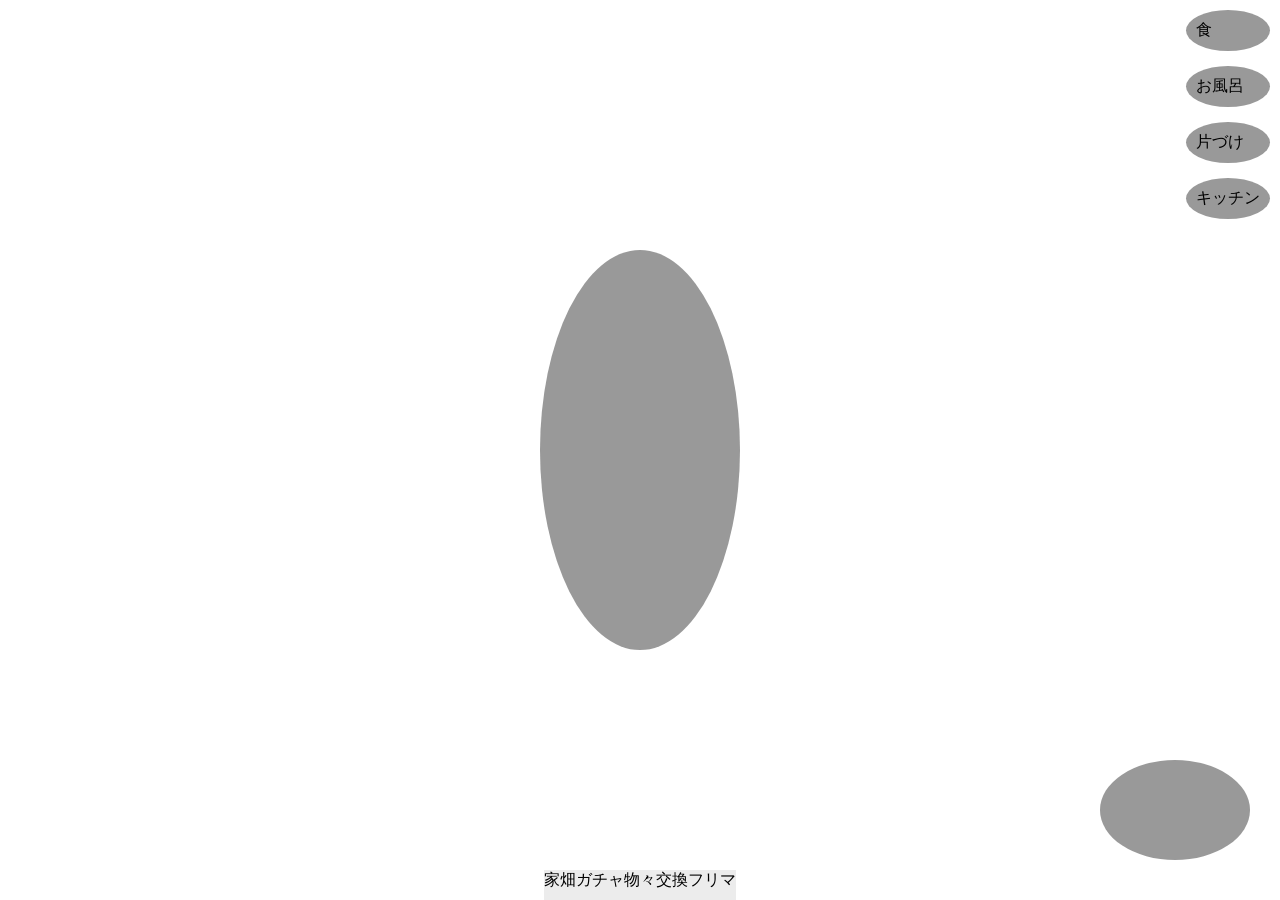
==== index.html @ d9df4047 "追加：homeワイヤー" ====
<!DOCTYPE html>
<html lang="en">
<head>
    <meta charset="UTF-8">
    <meta name="viewport" content="width=device-width, initial-scale=1.0">

    <link rel="stylesheet" href="css/ress.css">
    <link rel="stylesheet" href="css/index.css">
    <title>home</title>
</head>
<body>
    <main>

        <!-- 各ボタン -->
        <div class="btnWrap">
            <div class="btns">
                <div class="btn"><p>食</p></div>
                <div class="btn"><p>お風呂</p></div>
                <div class="btn"><p>片づけ</p></div>
                <div class="btn"><p>キッチン</p></div>
            </div>
        </div>

        <!-- メインキャラ -->
        <div class="charaWrap">
            <div class="chara"></div>
        </div>

        <!-- ガイドキャラ -->
        <div class="guide"></div>

        <!-- 下のバー -->
        <div class="bottomBar">
            <div>家</div>
            <div>畑</div>
            <div>ガチャ</div>
            <div>物々交換</div>
            <div>フリマ</div>
        </div>

    </main>
</body>
</html>
---- css/ress.css ----
/* resset.dev • v5.0.2 */

/* # =================================================================
   # Global selectors
   # ================================================================= */

html {
  box-sizing: border-box;
  -webkit-text-size-adjust: 100%; /* Prevent adjustments of font size after orientation changes in iOS */
  word-break: normal;
  -moz-tab-size: 4;
  tab-size: 4;
}

*,
::before,
::after {
  background-repeat: no-repeat; /* Set `background-repeat: no-repeat` to all elements and pseudo elements */
  box-sizing: inherit;
}

::before,
::after {
  text-decoration: inherit; /* Inherit text-decoration and vertical align to ::before and ::after pseudo elements */
  vertical-align: inherit;
}

* {
  padding: 0; /* Reset `padding` and `margin` of all elements */
  margin: 0;
}

/* # =================================================================
   # General elements
   # ================================================================= */

hr {
  overflow: visible; /* Show the overflow in Edge and IE */
  height: 0; /* Add the correct box sizing in Firefox */
  color: inherit; /* Correct border color in Firefox. */
}

details,
main {
  display: block; /* Render the `main` element consistently in IE. */
}

summary {
  display: list-item; /* Add the correct display in all browsers */
}

small {
  font-size: 80%; /* Set font-size to 80% in `small` elements */
}

[hidden] {
  display: none; /* Add the correct display in IE */
}

abbr[title] {
  border-bottom: none; /* Remove the bottom border in Chrome 57 */
  /* Add the correct text decoration in Chrome, Edge, IE, Opera, and Safari */
  text-decoration: underline;
  text-decoration: underline dotted;
}

a {
  background-color: transparent; /* Remove the gray background on active links in IE 10 */
}

a:active,
a:hover {
  outline-width: 0; /* Remove the outline when hovering in all browsers */
}

code,
kbd,
pre,
samp {
  font-family: monospace, monospace; /* Specify the font family of code elements */
}

pre {
  font-size: 1em; /* Correct the odd `em` font sizing in all browsers */
}

b,
strong {
  font-weight: bolder; /* Add the correct font weight in Chrome, Edge, and Safari */
}

/* https://gist.github.com/unruthless/413930 */
sub,
sup {
  font-size: 75%;
  line-height: 0;
  position: relative;
  vertical-align: baseline;
}

sub {
  bottom: -0.25em;
}

sup {
  top: -0.5em;
}

table {
  border-color: inherit; /* Correct border color in all Chrome, Edge, and Safari. */
  text-indent: 0; /* Remove text indentation in Chrome, Edge, and Safari */
}

iframe {
  border-style: none;
}

/* # =================================================================
   # Forms
   # ================================================================= */

input {
  border-radius: 0;
}

[type='number']::-webkit-inner-spin-button,
[type='number']::-webkit-outer-spin-button {
  height: auto; /* Correct the cursor style of increment and decrement buttons in Chrome */
}

[type='search'] {
  -webkit-appearance: textfield; /* Correct the odd appearance in Chrome and Safari */
  outline-offset: -2px; /* Correct the outline style in Safari */
}

[type='search']::-webkit-search-decoration {
  -webkit-appearance: none; /* Remove the inner padding in Chrome and Safari on macOS */
}

textarea {
  overflow: auto; /* Internet Explorer 11+ */
  resize: vertical; /* Specify textarea resizability */
}

button,
input,
optgroup,
select,
textarea {
  font: inherit; /* Specify font inheritance of form elements */
}

optgroup {
  font-weight: bold; /* Restore the font weight unset by the previous rule */
}

button {
  overflow: visible; /* Address `overflow` set to `hidden` in IE 8/9/10/11 */
}

button,
select {
  text-transform: none; /* Firefox 40+, Internet Explorer 11- */
}

/* Apply cursor pointer to button elements */
button,
[type='button'],
[type='reset'],
[type='submit'],
[role='button'] {
  cursor: pointer;
}

/* Remove inner padding and border in Firefox 4+ */
button::-moz-focus-inner,
[type='button']::-moz-focus-inner,
[type='reset']::-moz-focus-inner,
[type='submit']::-moz-focus-inner {
  border-style: none;
  padding: 0;
}

/* Replace focus style removed in the border reset above */
button:-moz-focusring,
[type='button']::-moz-focus-inner,
[type='reset']::-moz-focus-inner,
[type='submit']::-moz-focus-inner {
  outline: 1px dotted ButtonText;
}

button,
html [type='button'], /* Prevent a WebKit bug where (2) destroys native `audio` and `video`controls in Android 4 */
[type='reset'],
[type='submit'] {
  -webkit-appearance: button; /* Correct the inability to style clickable types in iOS */
}

/* Remove the default button styling in all browsers */
button,
input,
select,
textarea {
  background-color: transparent;
  border-style: none;
}

a:focus,
button:focus,
input:focus,
select:focus,
textarea:focus {
  outline-width: 0;
}

/* Style select like a standard input */
select {
  -moz-appearance: none; /* Firefox 36+ */
  -webkit-appearance: none; /* Chrome 41+ */
}

select::-ms-expand {
  display: none; /* Internet Explorer 11+ */
}

select::-ms-value {
  color: currentColor; /* Internet Explorer 11+ */
}

legend {
  border: 0; /* Correct `color` not being inherited in IE 8/9/10/11 */
  color: inherit; /* Correct the color inheritance from `fieldset` elements in IE */
  display: table; /* Correct the text wrapping in Edge and IE */
  max-width: 100%; /* Correct the text wrapping in Edge and IE */
  white-space: normal; /* Correct the text wrapping in Edge and IE */
  max-width: 100%; /* Correct the text wrapping in Edge 18- and IE */
}

::-webkit-file-upload-button {
  /* Correct the inability to style clickable types in iOS and Safari */
  -webkit-appearance: button;
  color: inherit;
  font: inherit; /* Change font properties to `inherit` in Chrome and Safari */
}

/* Replace pointer cursor in disabled elements */
[disabled] {
  cursor: default;
}

/* # =================================================================
   # Specify media element style
   # ================================================================= */

img {
  border-style: none; /* Remove border when inside `a` element in IE 8/9/10 */
}

/* Add the correct vertical alignment in Chrome, Firefox, and Opera */
progress {
  vertical-align: baseline;
}

/* # =================================================================
   # Accessibility
   # ================================================================= */

/* Specify the progress cursor of updating elements */
[aria-busy='true'] {
  cursor: progress;
}

/* Specify the pointer cursor of trigger elements */
[aria-controls] {
  cursor: pointer;
}

/* Specify the unstyled cursor of disabled, not-editable, or otherwise inoperable elements */
[aria-disabled='true'] {
  cursor: default;
}
---- css/index.css ----
body{
    /* background: #ececec; */
}
main{
    width: 100%;
    height: 100vh;
    /* background: #d9d9d9; */
    display: flex;
    flex-direction: column;
    justify-content: center;
    align-items: center;
    /* text-align: center; */
    position: relative;
}

.btnWrap{
    width: 100%;
    padding-right: 10px;
    /* display: flex;
    justify-content: flex-end; */
    position: relative;
}
.btns{
    display: flex;
    flex-direction: column;
    /* align-items: flex-end; */
    position: absolute;
    top: 10px;
    right: 10px;
    gap: 15px;
}
.btn{
    padding: 10px;
    background: #999999;
    border-radius: 50%;
}


.charaWrap{
    height: 100%;
    display: flex;
    justify-content: center;
    align-items: center;
}
.chara{
    width: 200px;
    height: 400px;
    background: #999999;
    border-radius: 50%;
}


.guide{
    position: absolute;
    bottom: 40px;
    right: 30px;

    width: 150px;
    height: 100px;
    border-radius: 100%;
    background: #999999;
}

.bottomBar{
    position: fixed;
    bottom: 0;
    display: flex;
    height: 30px;
    background: #ececec;
}
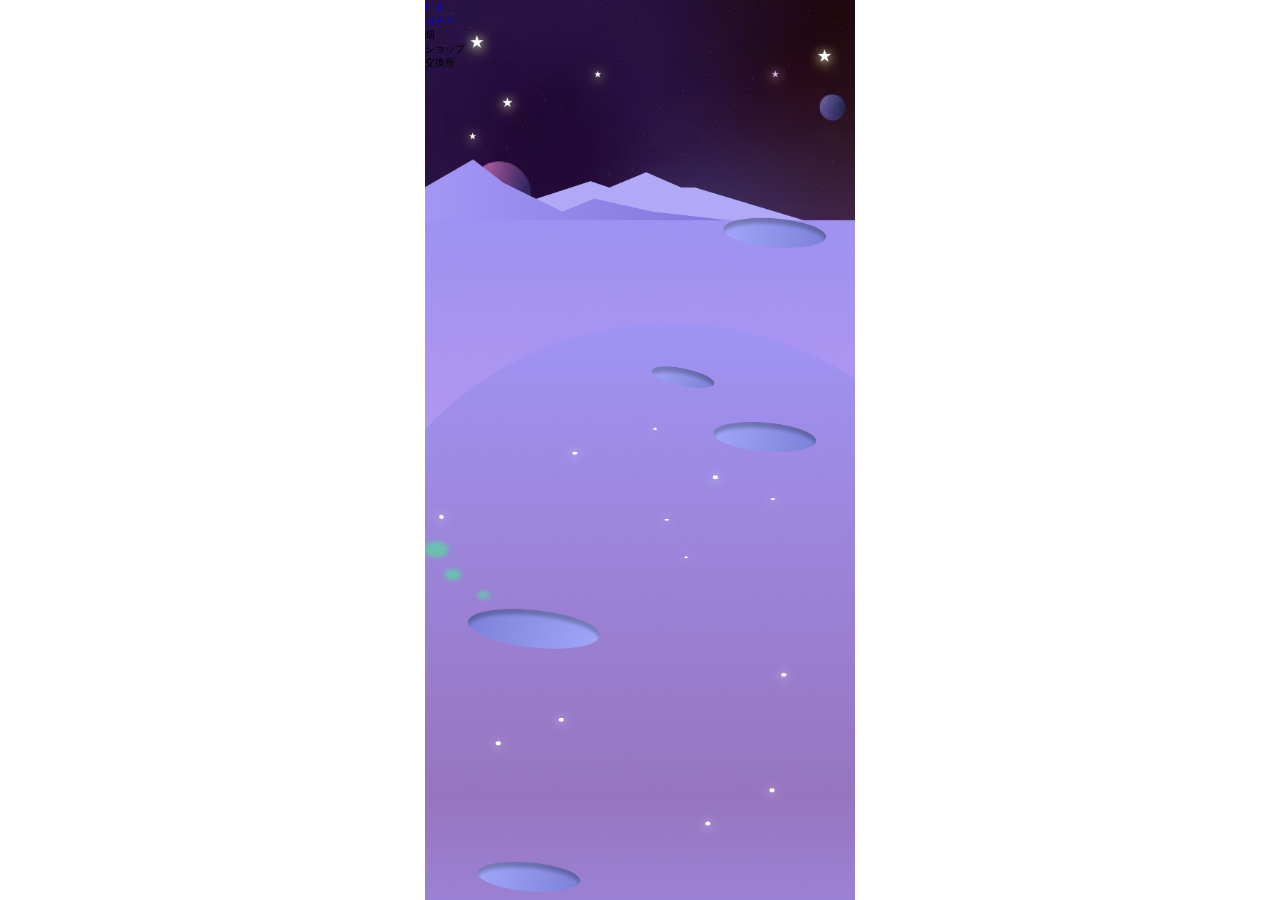
==== commit 4777957c: "作成：畑画面" ====
--- a/index.html
+++ b/index.html
@@ -9,35 +9,35 @@
     <title>home</title>
 </head>
 <body>
-    <main>
+    <div class="contain">
 
-        <!-- 各ボタン -->
-        <div class="btnWrap">
-            <div class="btns">
-                <div class="btn"><p>食</p></div>
-                <div class="btn"><p>お風呂</p></div>
-                <div class="btn"><p>片づけ</p></div>
-                <div class="btn"><p>キッチン</p></div>
+        <div class="content">
+            <!-- ナビゲーション -->
+            <div>
+                <div>
+                    <a href="#">
+                        <p>いえ</p>
+                    </a>
+                </div>
+                <div>
+                    <a href="#">
+                        <p>ガチャ</p>
+                    </a>
+                </div>
+                <div>
+                    <p>畑</p>
+                </div>
+                <div>
+                    <p>ショップ</p>
+                </div>
+                <div>
+                    <p>交換所</p>
+                </div>
             </div>
         </div>
 
-        <!-- メインキャラ -->
-        <div class="charaWrap">
-            <div class="chara"></div>
-        </div>
 
-        <!-- ガイドキャラ -->
-        <div class="guide"></div>
 
-        <!-- 下のバー -->
-        <div class="bottomBar">
-            <div>家</div>
-            <div>畑</div>
-            <div>ガチャ</div>
-            <div>物々交換</div>
-            <div>フリマ</div>
-        </div>
-
-    </main>
+    </div>
 </body>
 </html>
--- a/css/index.css
+++ b/css/index.css
@@ -1,70 +1,23 @@
-body{
-    /* background: #ececec; */
+html{
+    font-size: 62.5%;
 }
-main{
+a{
+    text-decoration: none;
+}
+li{
+    list-style: none;
+}
+
+.contain{
+    width: 100%;
+    max-width: 430px;  
+    min-width: 380px;
+    min-height: 100vh;
+    margin: 0 auto;
+}
+
+.content{
+    background: url(../img/background.png) no-repeat top center / cover;
     width: 100%;
     height: 100vh;
-    /* background: #d9d9d9; */
-    display: flex;
-    flex-direction: column;
-    justify-content: center;
-    align-items: center;
-    /* text-align: center; */
-    position: relative;
 }
-
-.btnWrap{
-    width: 100%;
-    padding-right: 10px;
-    /* display: flex;
-    justify-content: flex-end; */
-    position: relative;
-}
-.btns{
-    display: flex;
-    flex-direction: column;
-    /* align-items: flex-end; */
-    position: absolute;
-    top: 10px;
-    right: 10px;
-    gap: 15px;
-}
-.btn{
-    padding: 10px;
-    background: #999999;
-    border-radius: 50%;
-}
-
-
-.charaWrap{
-    height: 100%;
-    display: flex;
-    justify-content: center;
-    align-items: center;
-}
-.chara{
-    width: 200px;
-    height: 400px;
-    background: #999999;
-    border-radius: 50%;
-}
-
-
-.guide{
-    position: absolute;
-    bottom: 40px;
-    right: 30px;
-
-    width: 150px;
-    height: 100px;
-    border-radius: 100%;
-    background: #999999;
-}
-
-.bottomBar{
-    position: fixed;
-    bottom: 0;
-    display: flex;
-    height: 30px;
-    background: #ececec;
-}
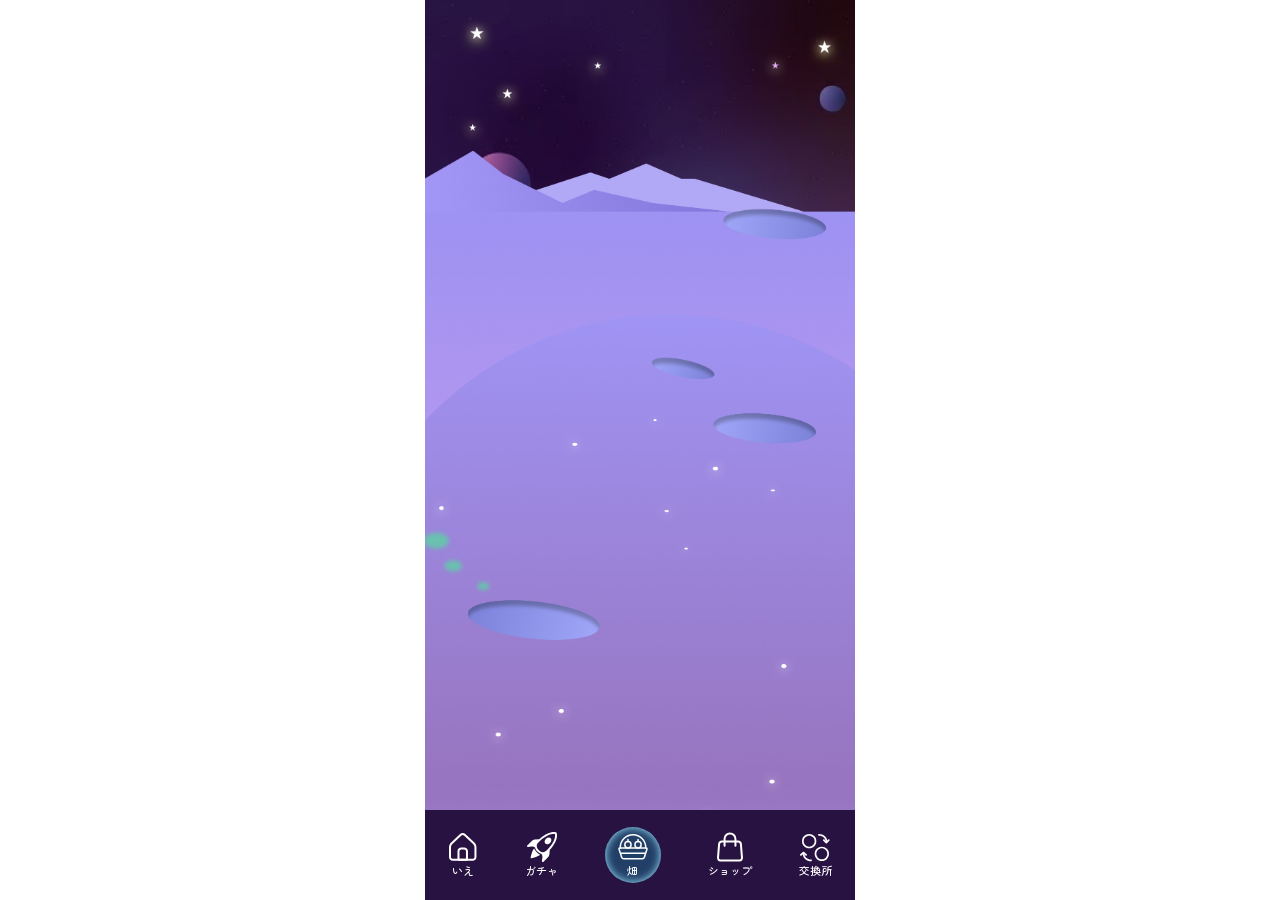
==== commit 2eb57934: "追加：ナビゲーション" ====
--- a/index.html
+++ b/index.html
@@ -4,34 +4,53 @@
     <meta charset="UTF-8">
     <meta name="viewport" content="width=device-width, initial-scale=1.0">
 
+    <!-- Google font -->
+    <link rel="preconnect" href="https://fonts.googleapis.com">
+    <link rel="preconnect" href="https://fonts.gstatic.com" crossorigin>
+    <link href="https://fonts.googleapis.com/css2?family=Zen+Maru+Gothic:wght@300;400;500;700;900&display=swap" rel="stylesheet">
+
+    <!-- 各ファイル -->
     <link rel="stylesheet" href="css/ress.css">
     <link rel="stylesheet" href="css/index.css">
+
     <title>home</title>
 </head>
 <body>
     <div class="contain">
 
         <div class="content">
+
             <!-- ナビゲーション -->
-            <div>
-                <div>
+            <div class="nav">
+                <div class="navLink">
                     <a href="#">
+                        <img src="img/home.svg" alt="">
                         <p>いえ</p>
                     </a>
                 </div>
-                <div>
+                <div class="navLink">
                     <a href="#">
+                        <img src="img/gatya.svg" alt="">
                         <p>ガチャ</p>
                     </a>
                 </div>
-                <div>
-                    <p>畑</p>
+                <div class="navLink navActive">
+                    <a href="">
+                        <img src="img/farm.svg" alt="">
+                        <p>畑</p>
+                    </a>
                 </div>
-                <div>
-                    <p>ショップ</p>
+                <div class="navLink">
+                    <a href="">
+                        <img src="img/shop.svg" alt="">
+                        <p>ショップ</p>
+                    </a>
                 </div>
-                <div>
-                    <p>交換所</p>
+                <div class="navLink">
+                    <a href="">
+                        <img src="img/exchange.svg" alt="">
+                        <p>交換所</p>
+                    </a>
                 </div>
             </div>
         </div>
--- a/css/index.css
+++ b/css/index.css
@@ -1,3 +1,11 @@
+:root{
+    --navBg: #281241;
+    --mainTxt: #FEFEFE;
+
+    --mainFont: "Zen Maru Gothic", sans-serif;
+    --mainFz: 1.1rem;
+}
+
 html{
     font-size: 62.5%;
 }
@@ -14,10 +22,45 @@
     min-width: 380px;
     min-height: 100vh;
     margin: 0 auto;
+    overflow: hidden;
 }
 
 .content{
-    background: url(../img/background.png) no-repeat top center / cover;
-    width: 100%;
+    background: url(../img/background.png) no-repeat 50% 25% / cover;
     height: 100vh;
 }
+
+/* ナビゲーション */
+.nav{
+    position: fixed;
+    bottom: 0;
+    display: flex;
+    justify-content: space-around;
+    align-items: center;
+    background: var(--navBg);
+    width: 100%;
+    height: 90px;
+    max-width: 430px;  
+    min-width: 380px;
+}
+.navLink{
+    a{
+        display: flex;
+        flex-direction: column;
+        align-items: center;
+        color: var(--mainTxt);
+        font-size: var(--mainFz);
+        font-family: var(--mainFont);
+        font-weight: 500;
+    }
+}
+.navActive{
+    width: 56px;
+    height: 56px;
+    border-radius: 100%;
+    background: #223F68;
+    box-shadow: 0 0 8.7px 0 #A0EAFF inset;
+    display: flex;
+    align-items: center;
+    justify-content: center;
+}
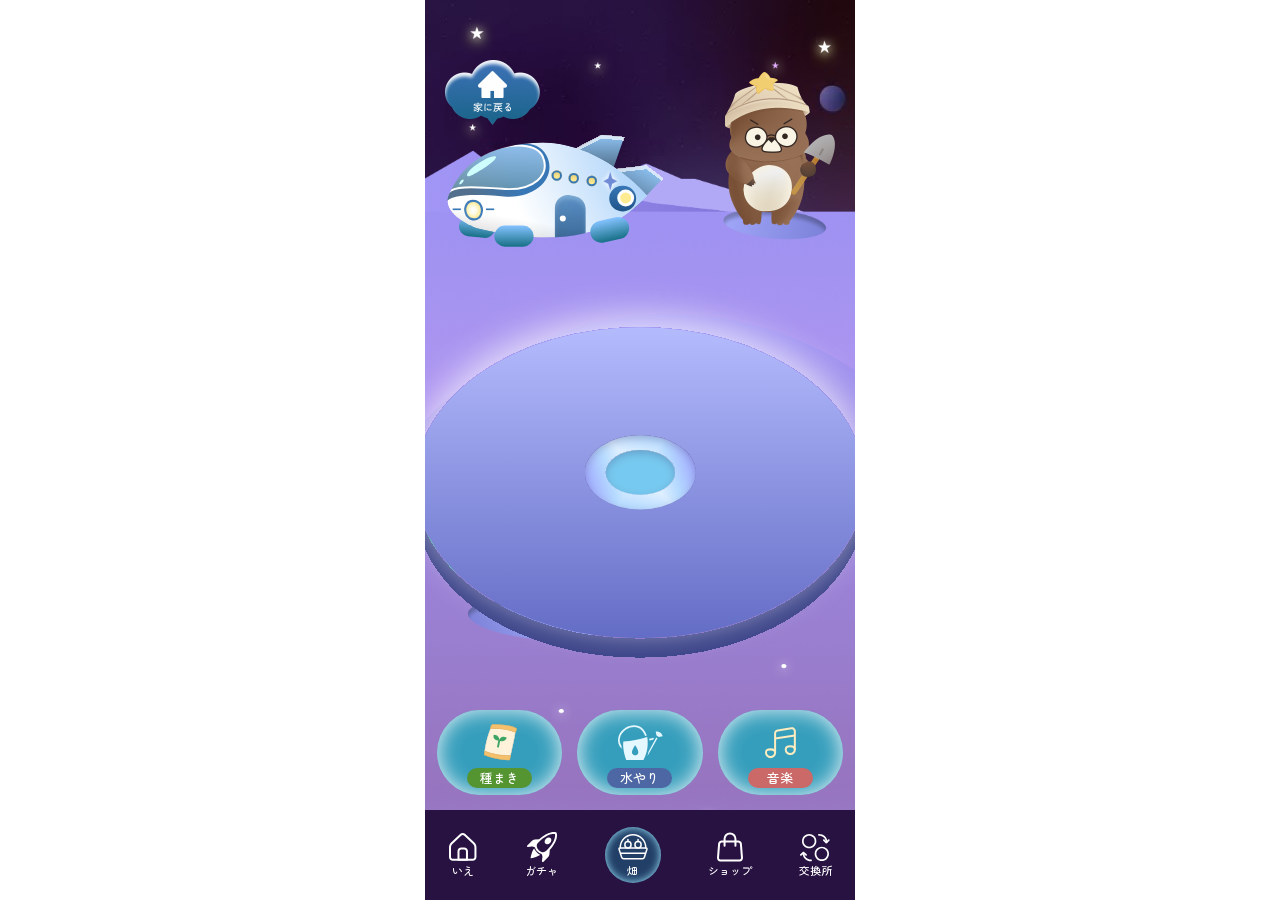
==== commit 05b727ad: "追加：畑画面見た目" ====
--- a/index.html
+++ b/index.html
@@ -13,12 +13,48 @@
     <link rel="stylesheet" href="css/ress.css">
     <link rel="stylesheet" href="css/index.css">
 
-    <title>home</title>
+    <title>farm</title>
 </head>
 <body>
     <div class="contain">
 
         <div class="content">
+
+            <div class="topWrap">
+                <!-- 家 -->
+                <div class="homeWrap">
+                    <img src="img/homeBtn.png" alt="家に戻る" class="homeBtn">
+                    <img src="img/house.svg" alt="お家" class="homeImg">
+                </div>
+                <!-- キャラ -->
+                <div>
+                    <img src="img/guideChara.png" alt="" class="guideChara">
+                </div>
+            </div>
+
+            <!-- 畑 -->
+            <div class="farmWrap">
+                <div class="farmContent">
+                    <img src="img/farmBase.svg" alt="">
+                </div>
+            </div>
+
+            <!-- ボタン各種 -->
+            <div class="btnWrap">
+                <div class="btn seed">
+                    <img src="img/seed.svg" alt="" class="seed">
+                    <p>種まき</p>
+                </div>
+                <div class="btn water">
+                    <img src="img/water.svg" alt="" class="water">
+                    <p>水やり</p>
+                </div>
+                <div class="btn music">
+                    <img src="img/music.svg" alt="" class="music">
+                    <p>音楽</p>
+                </div>
+            </div>
+
 
             <!-- ナビゲーション -->
             <div class="nav">
@@ -35,7 +71,7 @@
                     </a>
                 </div>
                 <div class="navLink navActive">
-                    <a href="">
+                    <a href="index.html">
                         <img src="img/farm.svg" alt="">
                         <p>畑</p>
                     </a>
--- a/css/index.css
+++ b/css/index.css
@@ -1,13 +1,18 @@
+/* ページ共通 */
 :root{
     --navBg: #281241;
     --mainTxt: #FEFEFE;
 
     --mainFont: "Zen Maru Gothic", sans-serif;
+    --mainWeight: 500;
+    --font: 1.3rem;
     --mainFz: 1.1rem;
 }
 
 html{
     font-size: 62.5%;
+
+    scroll-behavior: smooth;
 }
 a{
     text-decoration: none;
@@ -16,32 +21,224 @@
     list-style: none;
 }
 
+/* body{
+    background: #B2A9F6;
+} */
+
+
+/* @media screen and (max-width: 767px) {
+    body {
+        font-size: 14px;
+    }
+    img {
+        max-width: 100%;
+        height: auto;
+    }
+ */
+
+@media (min-height: 780px) {
+    .content {
+        justify-content: flex-start; 
+        gap: 5px;
+    }
+
+    .farmContent {
+        /* margin-top: 5px; */
+    }
+
+    .btnWrap {
+        margin-top: auto;
+    }
+}
+
 .contain{
     width: 100%;
     max-width: 430px;  
-    min-width: 380px;
-    min-height: 100vh;
+    min-height: 100dvh;
     margin: 0 auto;
-    overflow: hidden;
+    overflow-x: hidden;
+    /* min-width: 380px; */
+    /* background-color: #9877C2; */
 }
 
 .content{
     background: url(../img/background.png) no-repeat 50% 25% / cover;
     height: 100vh;
-}
+    /* align-items: center; */
+    display: flex;
+    flex-direction: column;
+    justify-content: space-between;
+    /* padding-top: 70px; */
+    padding-bottom: 105px;
+
+    /* index */
+    padding-top: 60px;
+    /* margin-bottom: 130px; */
+}
+
+/* .farmTopWrap{
+    display: flex;
+    flex-direction: column;
+} */
+
+/* トップ */
+.topWrap{
+    display: flex;
+    justify-content: space-between;
+    align-items: center;
+    padding: 0 20px;
+}
+
+/* 家 */
+.homeWrap{
+    display: flex;
+    flex-direction: column;
+    align-items: 40%;
+    gap: 10px;
+}
+.homeBtn{
+    width: 95px;
+    height: 65px;
+}
+.homeImg{
+    width: 220px;
+    height: auto;
+}
+
+/* キャラクター */
+.guideChara{
+    width: 110px;
+}
+
+/* 畑 */
+.farmWrap{
+    /* position: relative; */
+    /* flex: 1; */
+    display: flex;
+    align-items: center;
+    justify-content: center;
+    min-height: 0;
+}
+.farmContent{
+    /* position: absolute;
+    bottom: -200px;
+    left: 50%;
+    transform: translateX(-50%); */
+    display: flex;
+    align-items: center;
+    justify-content: center;
+    width: 100%;
+    /* margin-top: 24px; */
+    /* height: 40%; */
+    img{
+        width: min(520px, 125%);
+        height: auto;
+        /* width: 120%; */
+        /* width: 520px; */
+        /* height: 380px; */
+        /* width: 80%; */
+    }
+}
+
+/* ボタン各種 */
+.btnWrap{
+    /* display: block;
+    display: flex;
+    justify-content: center;
+    align-items: center;
+    gap: 15px;
+    position: fixed;
+    bottom: 110px;
+    left: 50%;
+    transform: translateX(-50%);
+    width: min(100%, 430px); */
+    display: flex;
+    justify-content: center;
+    align-items: center;
+    gap: 15px;
+    width: 100%;
+    padding: 0 12px;
+    margin-top: 12px;
+    z-index: 10;
+}
+.btn{
+    /* width: 120px; */
+    /* width: 35%;
+    height: 85px;
+    display: flex;
+    flex-direction: column;
+    justify-content: center;
+    align-items: center;
+    border-radius: 90px;
+    background: #359EBC;
+    box-shadow: 0 0 21.1px 0 rgba(255, 255, 255, 0.90) inset; */
+    width: 35%;
+    max-width: 130px;
+    height: 85px;
+    display: flex;
+    flex-direction: column;
+    justify-content: center;
+    align-items: center;
+    border-radius: 90px;
+    background: #359EBC;
+    box-shadow: 0 0 21.1px 0 rgba(255, 255, 255, 0.90) inset;
+    img{
+        width: 40%;
+        /* height: 45px; */
+    }
+    p{
+        font-family: var(--mainFont);
+        font-weight: var(--mainWeight);
+        font-size: var(--font);
+        color: var(--mainTxt);
+        border-radius: 20px;
+        text-align: center;
+        /* background: #000; */
+        width: 65px;
+        height: 20px;
+    }
+}
+.seed{
+    p{
+        background: #549431;
+    }
+}
+.water{
+    p{
+        background: #4D67A4;
+    }
+}
+.music{
+    p{
+        background: #CB6969;
+    }
+}
+
 
 /* ナビゲーション */
 .nav{
+    /* position: fixed;
+    bottom: 0;
+    display: flex;
+    justify-content: space-around;
+    align-items: center;
+    background: var(--navBg);
+    width: 100%;
+    height: 90px;
+    max-width: 430px;  
+    min-width: 380px; */
     position: fixed;
     bottom: 0;
+    left: 50%;
+    transform: translateX(-50%);
     display: flex;
     justify-content: space-around;
     align-items: center;
     background: var(--navBg);
     width: 100%;
     height: 90px;
-    max-width: 430px;  
-    min-width: 380px;
+    max-width: 430px;
+    z-index: 20;
 }
 .navLink{
     a{
@@ -63,4 +260,4 @@
     display: flex;
     align-items: center;
     justify-content: center;
-}+}
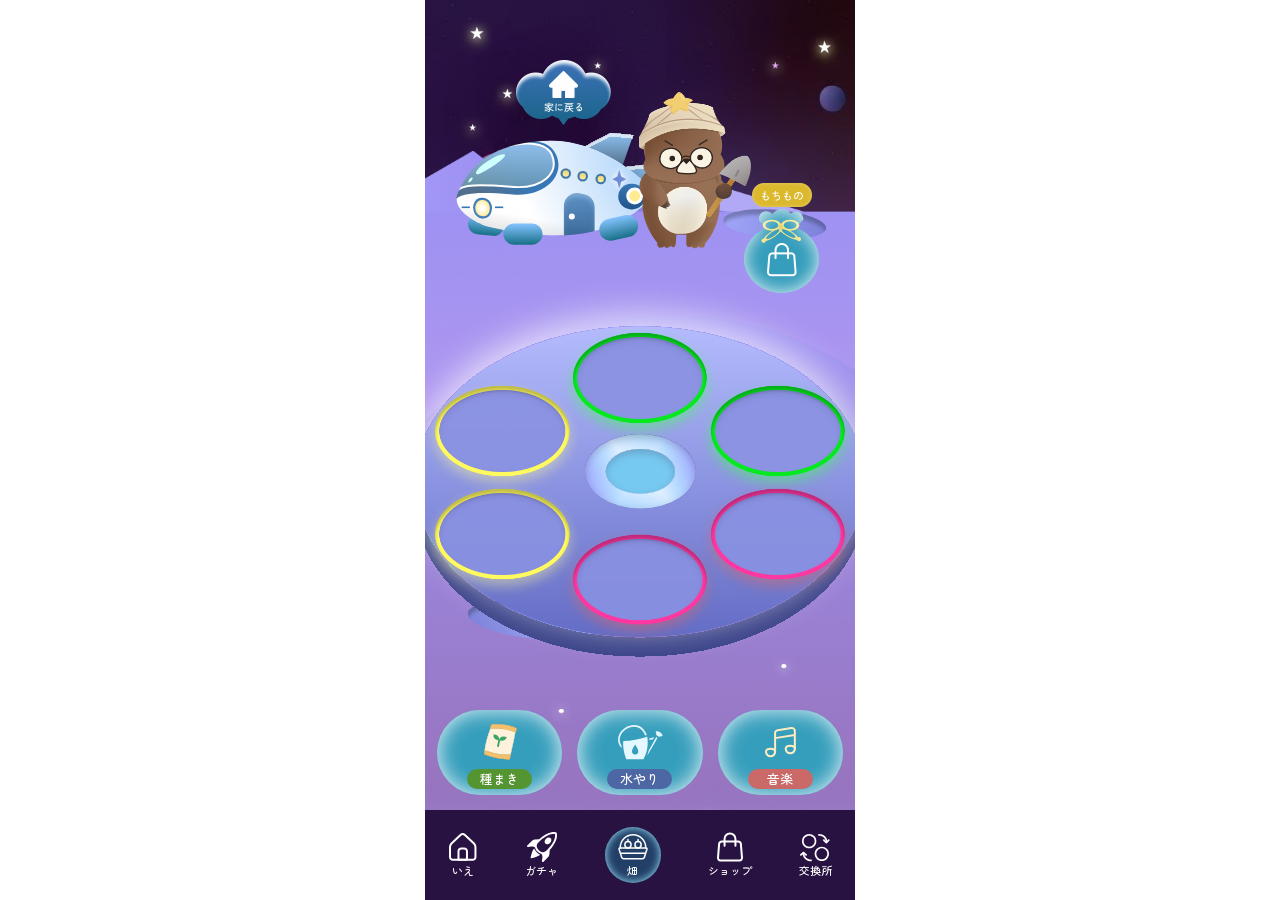
==== commit 7e7f7b29: "追加：持ち物、畑" ====
--- a/index.html
+++ b/index.html
@@ -23,12 +23,18 @@
             <div class="topWrap">
                 <!-- 家 -->
                 <div class="homeWrap">
-                    <img src="img/homeBtn.png" alt="家に戻る" class="homeBtn">
-                    <img src="img/house.svg" alt="お家" class="homeImg">
+                    <a href="#">
+                        <img src="img/homeBtn.png" alt="家に戻る" class="homeBtn">
+                        <img src="img/house.svg" alt="お家" class="homeImg">
+                    </a>
                 </div>
                 <!-- キャラ -->
                 <div>
                     <img src="img/guideChara.png" alt="" class="guideChara">
+                </div>
+                <!-- 持ち物 -->
+                <div>
+                    <a href="#"><img src="img/itemBtn.png" alt="" class="itemBtn"></a>
                 </div>
             </div>
 
@@ -36,22 +42,52 @@
             <div class="farmWrap">
                 <div class="farmContent">
                     <img src="img/farmBase.svg" alt="">
+
+                    <button type="button" class="plant level-top" aria-label="畑1">
+                        <img src="img/levelA.png" alt="">
+                    </button>
+
+                    <button type="button" class="plant level-right-top" aria-label="畑2">
+                        <img src="img/levelA.png" alt="">
+                    </button>
+
+                    <button type="button" class="plant level-right-bottom" aria-label="畑3">
+                        <img src="img/levelSR.png" alt="">
+                    </button>
+
+                    <button type="button" class="plant level-bottom" aria-label="畑4">
+                        <img src="img/levelSR.png" alt="">
+                    </button>
+
+                    <button type="button" class="plant level-left-bottom" aria-label="畑5">
+                        <img src="img/levelSSR.png" alt="">
+                    </button>
+
+                    <button type="button" class="plant level-left-top" aria-label="畑6">
+                        <img src="img/levelSSR.png" alt="">
+                    </button>
                 </div>
             </div>
 
             <!-- ボタン各種 -->
             <div class="btnWrap">
                 <div class="btn seed">
-                    <img src="img/seed.svg" alt="" class="seed">
-                    <p>種まき</p>
+                    <a href="#">
+                        <img src="img/seed.svg" alt="" class="seed">
+                        <p>種まき</p>
+                    </a>
                 </div>
                 <div class="btn water">
-                    <img src="img/water.svg" alt="" class="water">
-                    <p>水やり</p>
+                    <a href="#">
+                        <img src="img/water.svg" alt="" class="water">
+                        <p>水やり</p>
+                    </a>
                 </div>
                 <div class="btn music">
-                    <img src="img/music.svg" alt="" class="music">
-                    <p>音楽</p>
+                    <a href="#">
+                        <img src="img/music.svg" alt="" class="music">
+                        <p>音楽</p>
+                    </a>
                 </div>
             </div>
 
--- a/css/index.css
+++ b/css/index.css
@@ -84,17 +84,25 @@
 /* トップ */
 .topWrap{
     display: flex;
-    justify-content: space-between;
-    align-items: center;
-    padding: 0 20px;
+    justify-content: center;
+    align-items: flex-end;
+    padding: 0 15px;
+    position: relative;
 }
 
 /* 家 */
 .homeWrap{
-    display: flex;
-    flex-direction: column;
-    align-items: 40%;
-    gap: 10px;
+    /* align-items: 40%; */
+    a{
+        display: flex;
+        flex-direction: column;
+        align-items: center;
+        justify-content: center;
+        gap: 8px;
+        position: relative;
+        z-index: 1;
+
+    }
 }
 .homeBtn{
     width: 95px;
@@ -107,7 +115,20 @@
 
 /* キャラクター */
 .guideChara{
-    width: 110px;
+    height: 165px;
+    margin-left: -35px;
+    margin-bottom: -14px;
+    position: relative;
+    z-index: 2;
+}
+
+/* 持ち物 */
+.itemBtn{
+    width: 75px;
+    /* margin-left: -15px; */
+    margin-left: -10%;
+    margin-bottom: -50px;
+    position: relative;
 }
 
 /* 畑 */
@@ -124,6 +145,7 @@
     bottom: -200px;
     left: 50%;
     transform: translateX(-50%); */
+    position: relative;
     display: flex;
     align-items: center;
     justify-content: center;
@@ -131,13 +153,63 @@
     /* margin-top: 24px; */
     /* height: 40%; */
     img{
-        width: min(520px, 125%);
+        width: min(520px, 185%);
         height: auto;
         /* width: 120%; */
         /* width: 520px; */
         /* height: 380px; */
         /* width: 80%; */
     }
+}
+
+/* 畑ボタン */
+.plant {
+    position: absolute;
+    width: 38%;
+    transform: translate(-50%, -50%);
+    background: transparent;
+    border: none;
+    padding: 0;
+    cursor: pointer;
+    display: flex;
+    align-items: center;
+    justify-content: center;
+}
+.plant img {
+    width: 100%;
+    height: auto;
+    display: block;
+    pointer-events: none;
+}
+
+.plant:active {
+    transform: translate(-50%, -50%) scale(0.95);
+}
+
+/* 畑ボタン位置調整 */
+.level-top {
+    top: 27%;
+    left: 50%;
+}
+.level-right-top {
+    top: 41%;
+    left: 82%;
+}
+.level-right-bottom {
+    top: 68%;
+    left: 82%;
+}
+.level-bottom {
+    top: 80%;
+    left: 50%;
+}
+.level-left-bottom {
+    top: 68%;
+    left: 18%;
+}
+.level-left-top {
+    top: 41%;
+    left: 18%;
 }
 
 /* ボタン各種 */
@@ -182,9 +254,10 @@
     border-radius: 90px;
     background: #359EBC;
     box-shadow: 0 0 21.1px 0 rgba(255, 255, 255, 0.90) inset;
-    img{
-        width: 40%;
-        /* height: 45px; */
+    text-align: center;
+    a > img{
+        /* width: 60%; */
+        height: 50px;
     }
     p{
         font-family: var(--mainFont);
